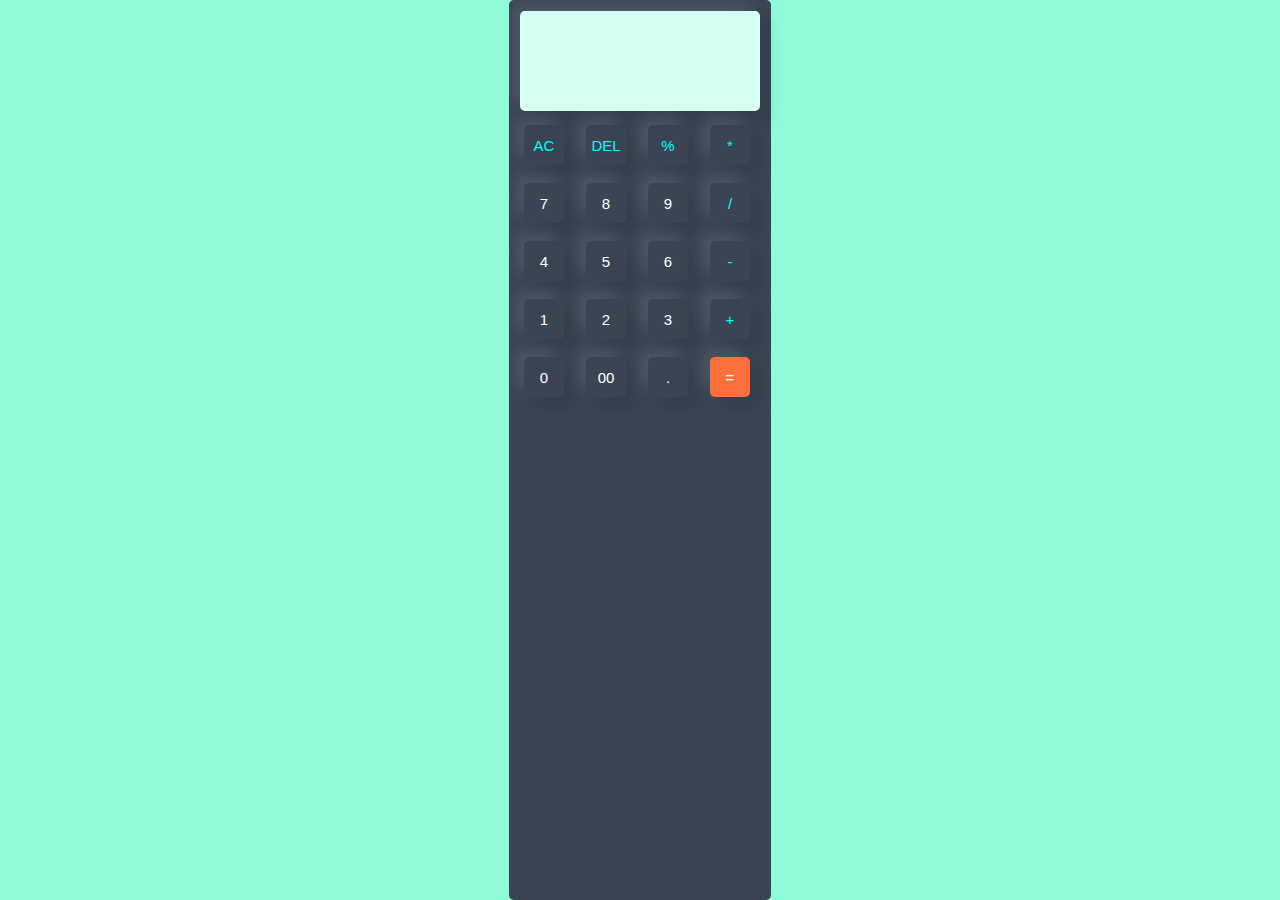
==== Project_1:_Calculator/index.html @ df9dd9c0 "HTML + CSS" ====
<!DOCTYPE html>
<html lang="en">
<head>
    <meta charset="UTF-8">
    <meta http-equiv="X-UA-Compatible" content="IE=edge">
    <meta name="viewport" content="width=device-width, initial-scale=1.0">
    <title>Calculator</title>
    <link rel="stylesheet" href="style.css">
</head>
<body>
    <div class="container">
        <div class="calculator">
            <form>
                <div class="display">
                    <input type="text" name="display">
                </div>
                    <div>
                        <input type="button" value="AC" onclick="display.value = '' " class="operator">
                        <input type="button" value="DEL" onclick="display.value = display.value.toString().slice(0, -1) " class="operator">
                        <input type="button" value="%" onclick="display.value += '%' " class="operator">
                        <input type="button" value="*" onclick="display.value += '*' " class="operator">
                    </div>
                    <div>
                        <input type="button" value="7" onclick="display.value += '7' ">
                        <input type="button" value="8" onclick="display.value += '8' ">
                        <input type="button" value="9" onclick="display.value += '9' ">
                        <input type="button" value="/" onclick="display.value += '/' " class="operator">
                    </div>
                    <div>
                        <input type="button" value="4" onclick="display.value += '4' ">
                        <input type="button" value="5" onclick="display.value += '5' ">
                        <input type="button" value="6" onclick="display.value += '6' ">
                        <input type="button" value="-" onclick="display.value += '-' " class="operator">
                    </div>
                    <div>
                        <input type="button" value="1" onclick="display.value += '1' ">
                        <input type="button" value="2" onclick="display.value += '2' ">
                        <input type="button" value="3" onclick="display.value += '3' ">
                        <input type="button" value="+" onclick="display.value += '+' " class="operator">
                    </div>
                    <div>
                        <input type="button" value="0" onclick="display.value += '0' ">
                        <input type="button" value="00" onclick="display.value += '00' ">
                        <input type="button" value="." onclick="display.value += '.' ">
                        <input type="button" value="=" onclick="display.value = eval(display.value)" class="bgc">
                    </div>
            </form>
        </div>
    </div>
</body>
</html>
---- Project_1:_Calculator/style.css ----
*{
    padding: 0%;
    margin: 0%;
    box-sizing: border-box;
}
.container{
    width: 100%;
    height:100vh;
    background-color: rgb(142, 252, 215);
    display: flex;
    justify-content: center;
    justify-items: center;
}
.calculator{
    background-color: #3a4452;
    padding: 0.5%;
    border-radius: 5px;
}
.calculator form input{
    border: 0;
    outline: 0;
    width: 40px;
    height: 40px;
    border-radius: 5px;
    box-shadow: -8px -8px 15px rgba(255, 255, 255, 0.1), 10px 10px 15px rgba(0, 0, 0, 0.1);
    background-color: transparent;
    color: #ffffff;
    font-size: 15px;
    cursor: pointer;
    margin: 9px;
}
form .display input{
    width: 240px;
    height: 100px;
    display: flex;
    text-align: right;
    margin: 5px;
    margin-left: 5px;
    justify-content: flex-end;
    flex: 1;
    font-size: 25px;
    background-color: rgb(212, 255, 241);
    color: #000000;
    box-shadow: 5px 5px -18px;    
}
form input.operator{
    color: aqua;
}
 form input.bgc{
    background-color: rgb(253, 111, 59);
}
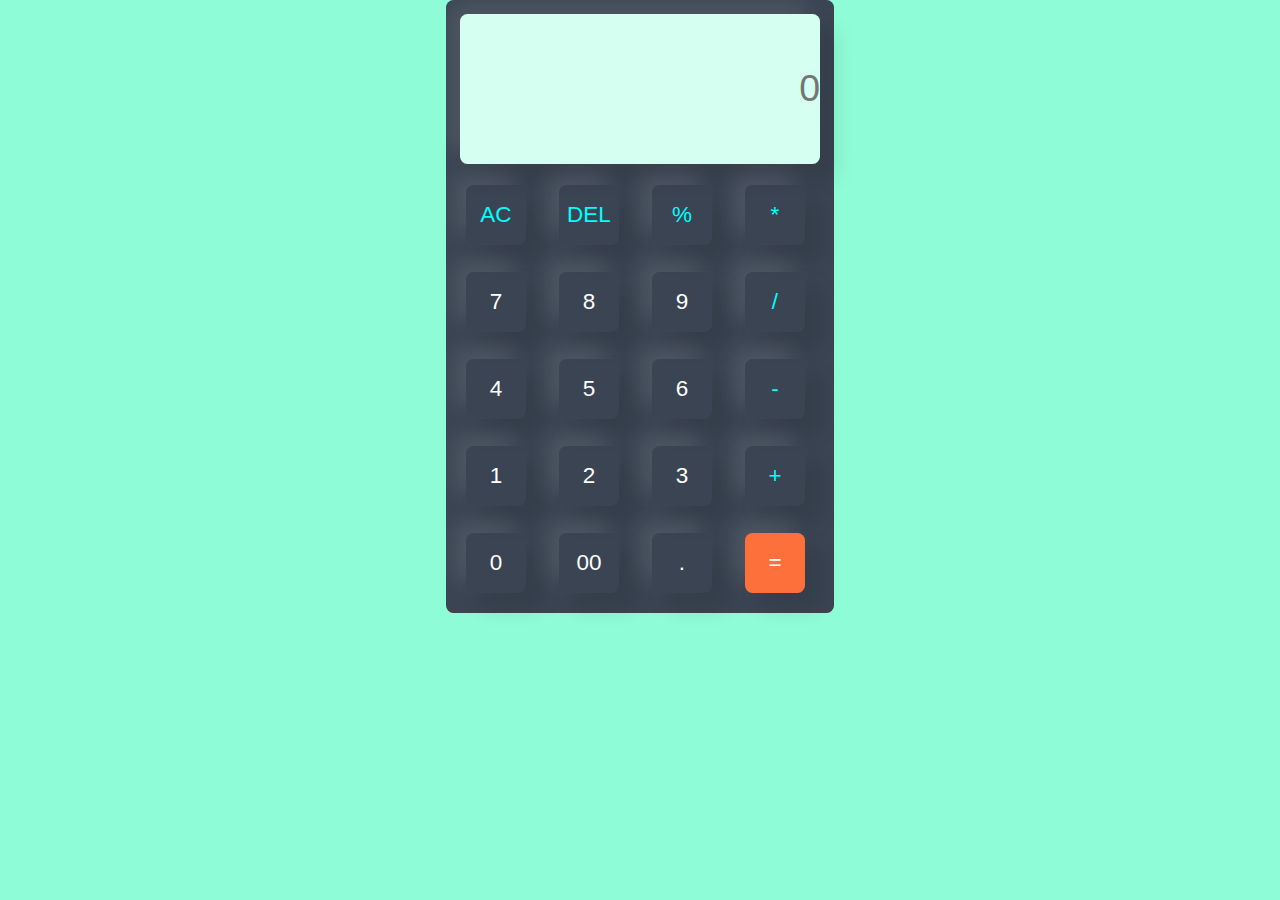
==== commit b8a0f25e: "add placeholder" ====
--- a/Project_1:_Calculator/index.html
+++ b/Project_1:_Calculator/index.html
@@ -5,14 +5,14 @@
     <meta http-equiv="X-UA-Compatible" content="IE=edge">
     <meta name="viewport" content="width=device-width, initial-scale=1.0">
     <title>Calculator</title>
-    <link rel="stylesheet" href="style.css">
+    <link rel="stylesheet" href="style.css"> 
 </head>
 <body>
     <div class="container">
         <div class="calculator">
             <form>
                 <div class="display">
-                    <input type="text" name="display">
+                    <input type="text" name="display" placeholder="0">
                 </div>
                     <div>
                         <input type="button" value="AC" onclick="display.value = '' " class="operator">
--- a/Project_1:_Calculator/style.css
+++ b/Project_1:_Calculator/style.css
@@ -12,9 +12,11 @@
     justify-items: center;
 }
 .calculator{
+    height: fit-content;
     background-color: #3a4452;
     padding: 0.5%;
     border-radius: 5px;
+    zoom: 150%;
 }
 .calculator form input{
     border: 0;
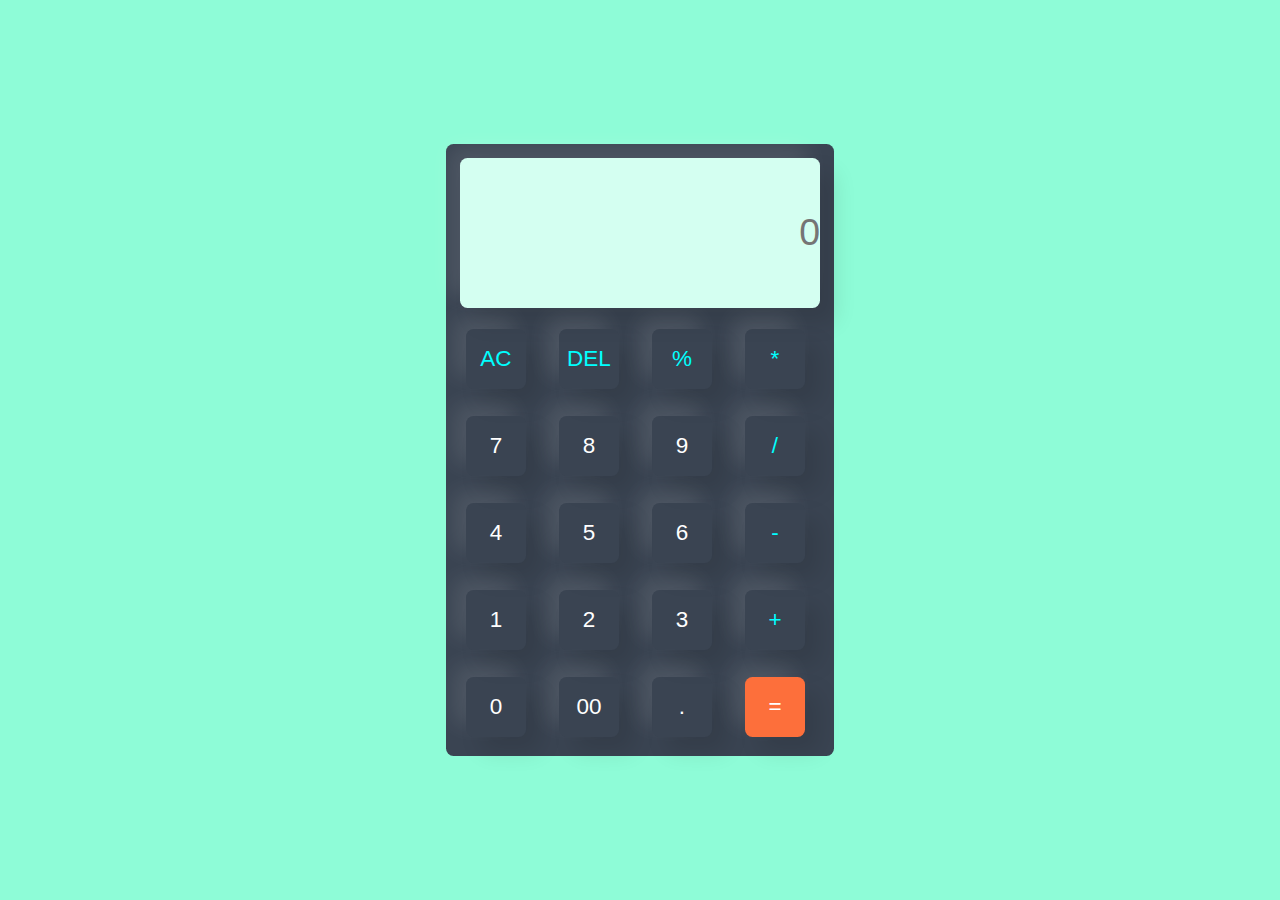
==== commit 4191734d: "syntax changing" ====
--- a/Project_1:_Calculator/index.html
+++ b/Project_1:_Calculator/index.html
@@ -15,7 +15,7 @@
                     <input type="text" name="display" placeholder="0">
                 </div>
                     <div>
-                        <input type="button" value="AC" onclick="display.value = '' " class="operator">
+                        <input type="button" value="AC" onclick="display.value = '' " " class="operator">
                         <input type="button" value="DEL" onclick="display.value = display.value.toString().slice(0, -1) " class="operator">
                         <input type="button" value="%" onclick="display.value += '%' " class="operator">
                         <input type="button" value="*" onclick="display.value += '*' " class="operator">
--- a/Project_1:_Calculator/style.css
+++ b/Project_1:_Calculator/style.css
@@ -9,7 +9,7 @@
     background-color: rgb(142, 252, 215);
     display: flex;
     justify-content: center;
-    justify-items: center;
+    align-items: center;
 }
 .calculator{
     height: fit-content;
@@ -44,6 +44,7 @@
     background-color: rgb(212, 255, 241);
     color: #000000;
     box-shadow: 5px 5px -18px;    
+    pointer-events: none;
 }
 form input.operator{
     color: aqua;
